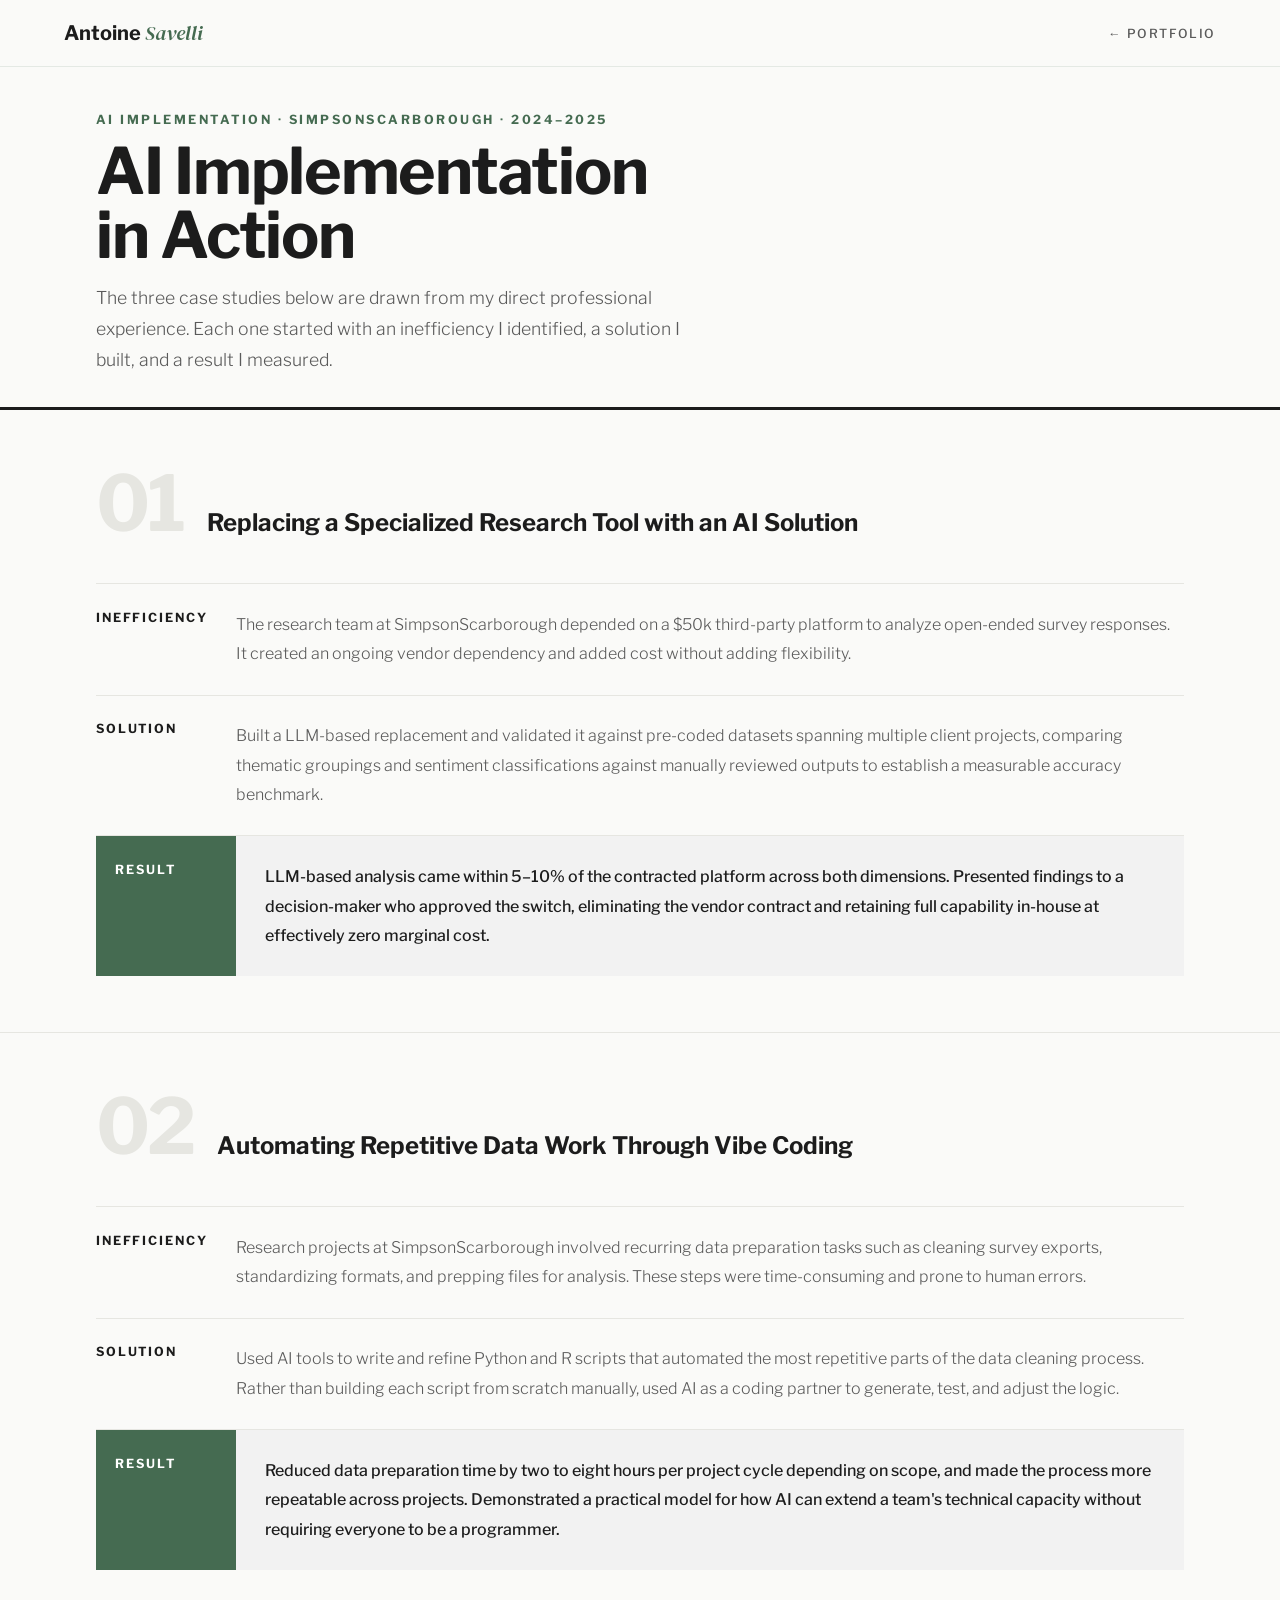
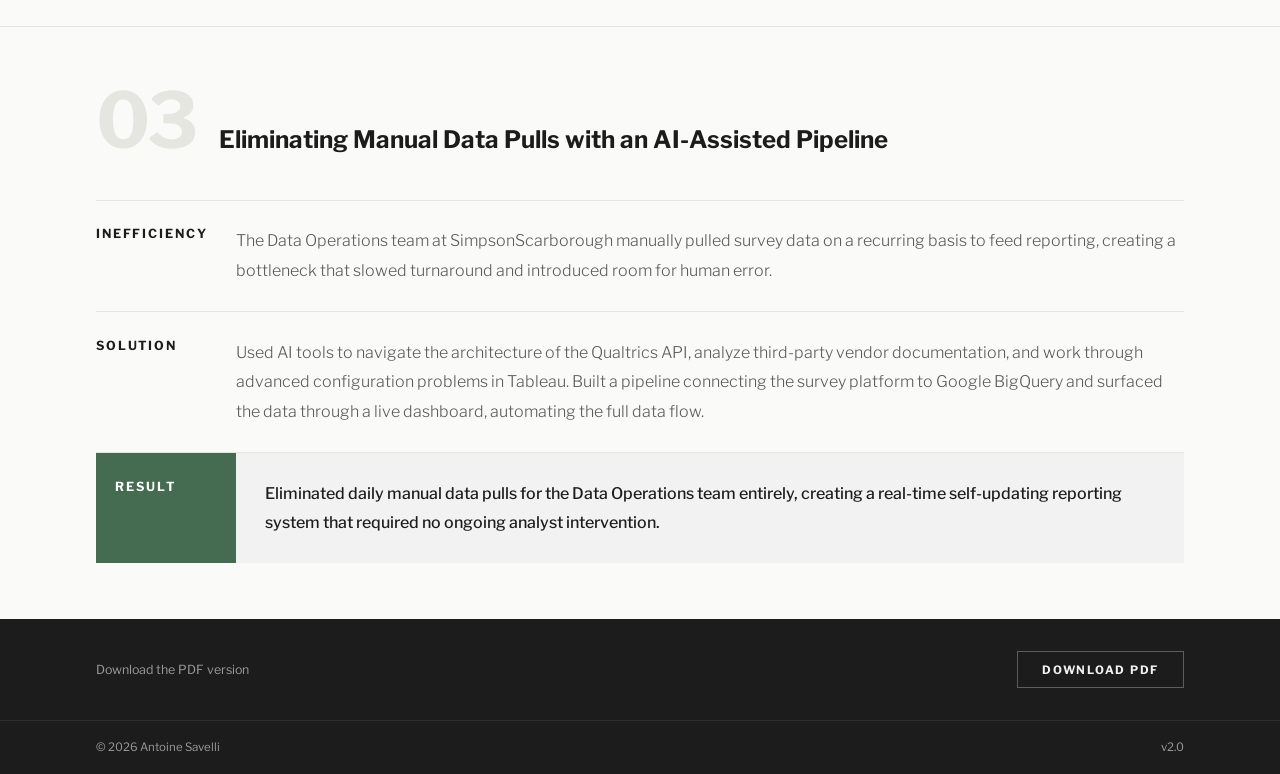
==== ai-implementation.html @ 05a2410d "title fontudpate" ====
<!DOCTYPE html>
<html lang="en">
<head>
  <meta charset="UTF-8" />
  <meta name="viewport" content="width=device-width, initial-scale=1.0" />
  <title>AI Implementation in Action -- Antoine Savelli</title>
  <style>
    @font-face { font-family: 'Libre Franklin'; src: url('/fonts/LibreFranklin-Light.ttf') format('truetype'); font-weight: 300; font-style: normal; font-display: swap; }
    @font-face { font-family: 'Libre Franklin'; src: url('/fonts/LibreFranklin-Regular.ttf') format('truetype'); font-weight: 400; font-style: normal; font-display: swap; }
    @font-face { font-family: 'Libre Franklin'; src: url('/fonts/LibreFranklin-Medium.ttf') format('truetype'); font-weight: 500; font-style: normal; font-display: swap; }
    @font-face { font-family: 'Libre Franklin'; src: url('/fonts/LibreFranklin-Bold.ttf') format('truetype'); font-weight: 700; font-style: normal; font-display: swap; }
    @font-face { font-family: 'DM Serif Display'; src: url('/fonts/DMSerifDisplay-Italic.ttf') format('truetype'); font-weight: 400; font-style: italic; font-display: swap; }
    :root {
      --forest: #456B51; --forest-mid: #4a6b59; --forest-light: #6a9178;
      --cream: #F2F2F2; --cream-dark: #e6e6e1; --off-white: #fafaf8;
      --charcoal: #1c1c1c; --mid: #5a5a5a; --light: #9a9a9a;
    }
    *, *::before, *::after { box-sizing: border-box; margin: 0; padding: 0; }
    body { font-family: 'Libre Franklin', Arial, sans-serif; background: var(--off-white); color: var(--charcoal); }
    nav { position: fixed; top: 0; left: 0; right: 0; z-index: 100; display: flex; justify-content: space-between; align-items: center; padding: 1.2rem 4rem; background: rgba(250,250,248,0.93); backdrop-filter: blur(12px); border-bottom: 1px solid rgba(69,107,81,0.12); }
    .nav-brand { font-family: 'Libre Franklin', sans-serif; font-size: 1.25rem; font-weight: 700; color: var(--charcoal); text-decoration: none; }
    .nav-brand em { font-family: 'DM Serif Display', serif; font-style: italic; color: var(--forest); font-weight: 400; }
    .nav-back { font-size: 0.78rem; font-weight: 500; letter-spacing: 0.12em; text-transform: uppercase; color: var(--mid); text-decoration: none; transition: color 0.2s; }
    .nav-back:hover { color: var(--forest); }

    .page-hero { padding: 7rem 6rem 0; border-bottom: 3px solid var(--charcoal); background: var(--off-white); }
    .hero-kicker { font-size: 0.78rem; font-weight: 700; letter-spacing: 0.2em; text-transform: uppercase; color: var(--forest); margin-bottom: 0.75rem; }
    .hero-title { font-size: clamp(2.8rem, 5vw, 4.5rem); font-weight: 700; color: var(--charcoal); line-height: 1.0; letter-spacing: -0.02em; margin-bottom: 1rem; }
    .hero-deck { font-size: 1.1rem; font-weight: 300; color: var(--mid); line-height: 1.75; max-width: 600px; padding-bottom: 2rem; }

    .cases { background: var(--off-white); }
    .case { border-bottom: 1px solid var(--cream-dark); padding: 3.5rem 6rem; }
    .case:last-child { border-bottom: none; }
    .case-header { display: flex; align-items: baseline; gap: 1.5rem; margin-bottom: 2.5rem; }
    .case-num { font-size: clamp(3.5rem, 6vw, 5.5rem); font-weight: 700; color: var(--cream-dark); line-height: 1; letter-spacing: -0.04em; flex-shrink: 0; }
    .case-title { font-size: 1.5rem; font-weight: 700; color: var(--charcoal); line-height: 1.2; }

    .iar { display: grid; grid-template-columns: auto 1fr; }
    .iar-label {
      font-size: 0.78rem; font-weight: 700; letter-spacing: 0.15em; text-transform: uppercase;
      padding: 1.6rem 1.8rem 1.6rem 0; border-top: 1px solid var(--cream-dark);
      display: flex; align-items: flex-start; color: var(--charcoal); white-space: nowrap;
    }
    .iar-label.result-label {
      color: #fff; background: var(--forest); padding: 1.6rem 1.2rem; white-space: nowrap;
    }
    .iar-content {
      font-size: 1rem; font-weight: 300; color: var(--mid); line-height: 1.85;
      padding: 1.6rem 0; border-top: 1px solid var(--cream-dark);
    }
    .iar-content.result-content {
      font-weight: 500; color: var(--charcoal);
      background: var(--cream); padding: 1.6rem 1.8rem;
      border-top: 1px solid var(--cream-dark);
    }

    .pdf-bar { background: var(--charcoal); padding: 2rem 6rem; display: flex; align-items: center; justify-content: space-between; }
    .pdf-label { font-size: 0.78rem; color: var(--light); }
    .pdf-link { font-size: 0.72rem; font-weight: 600; letter-spacing: 0.15em; text-transform: uppercase; color: var(--cream); text-decoration: none; padding: 0.65rem 1.5rem; border: 1px solid rgba(242,242,242,0.3); transition: all 0.2s; }
    .pdf-link:hover { background: var(--forest); border-color: var(--forest); }
    footer { background: var(--charcoal); padding: 1.2rem 6rem; display: flex; justify-content: space-between; border-top: 1px solid rgba(255,255,255,0.08); }
    footer p { font-size: 0.72rem; color: var(--light); }

    @media (max-width: 900px) {
      nav { padding: 1rem 1.5rem; }
      .page-hero, .case, .pdf-bar, footer { padding-left: 1.5rem; padding-right: 1.5rem; }
      .page-hero { padding-top: 5rem; }
      .case-num { font-size: 3rem; }
      .case-title { font-size: 1.2rem; }
      .pdf-bar { flex-direction: column; gap: 1rem; }
      footer { flex-direction: column; gap: 0.5rem; text-align: center; }
    }
  </style>
</head>
<body>
<nav>
  <a class="nav-brand" href="/">Antoine <em>Savelli</em></a>
  <a class="nav-back" href="/">← Portfolio</a>
</nav>

<div class="page-hero">
  <p class="hero-kicker">AI Implementation · SimpsonScarborough · 2024–2025</p>
  <h1 class="hero-title">AI Implementation<br>in Action</h1>
  <p class="hero-deck">The three case studies below are drawn from my direct professional experience. Each one started with an inefficiency I identified, a solution I built, and a result I measured.</p>
</div>

<div class="cases">
  <div class="case">
    <div class="case-header">
      <div class="case-num">01</div>
      <h2 class="case-title">Replacing a Specialized Research Tool with an AI Solution</h2>
    </div>
    <div class="iar">
      <div class="iar-label">Inefficiency</div>
      <div class="iar-content">The research team at SimpsonScarborough depended on a $50k third-party platform to analyze open-ended survey responses. It created an ongoing vendor dependency and added cost without adding flexibility.</div>
      <div class="iar-label">Solution</div>
      <div class="iar-content">Built a LLM-based replacement and validated it against pre-coded datasets spanning multiple client projects, comparing thematic groupings and sentiment classifications against manually reviewed outputs to establish a measurable accuracy benchmark.</div>
      <div class="iar-label result-label">Result</div>
      <div class="iar-content result-content">LLM-based analysis came within 5–10% of the contracted platform across both dimensions. Presented findings to a decision-maker who approved the switch, eliminating the vendor contract and retaining full capability in-house at effectively zero marginal cost.</div>
    </div>
  </div>

  <div class="case">
    <div class="case-header">
      <div class="case-num">02</div>
      <h2 class="case-title">Automating Repetitive Data Work Through Vibe Coding</h2>
    </div>
    <div class="iar">
      <div class="iar-label">Inefficiency</div>
      <div class="iar-content">Research projects at SimpsonScarborough involved recurring data preparation tasks such as cleaning survey exports, standardizing formats, and prepping files for analysis. These steps were time-consuming and prone to human errors.</div>
      <div class="iar-label">Solution</div>
      <div class="iar-content">Used AI tools to write and refine Python and R scripts that automated the most repetitive parts of the data cleaning process. Rather than building each script from scratch manually, used AI as a coding partner to generate, test, and adjust the logic.</div>
      <div class="iar-label result-label">Result</div>
      <div class="iar-content result-content">Reduced data preparation time by two to eight hours per project cycle depending on scope, and made the process more repeatable across projects. Demonstrated a practical model for how AI can extend a team's technical capacity without requiring everyone to be a programmer.</div>
    </div>
  </div>

  <div class="case">
    <div class="case-header">
      <div class="case-num">03</div>
      <h2 class="case-title">Eliminating Manual Data Pulls with an AI-Assisted Pipeline</h2>
    </div>
    <div class="iar">
      <div class="iar-label">Inefficiency</div>
      <div class="iar-content">The Data Operations team at SimpsonScarborough manually pulled survey data on a recurring basis to feed reporting, creating a bottleneck that slowed turnaround and introduced room for human error.</div>
      <div class="iar-label">Solution</div>
      <div class="iar-content">Used AI tools to navigate the architecture of the Qualtrics API, analyze third-party vendor documentation, and work through advanced configuration problems in Tableau. Built a pipeline connecting the survey platform to Google BigQuery and surfaced the data through a live dashboard, automating the full data flow.</div>
      <div class="iar-label result-label">Result</div>
      <div class="iar-content result-content">Eliminated daily manual data pulls for the Data Operations team entirely, creating a real-time self-updating reporting system that required no ongoing analyst intervention.</div>
    </div>
  </div>
</div>

<div class="pdf-bar">
  <p class="pdf-label">Download the PDF version</p>
  <a href="https://drive.google.com/uc?export=download&id=14Y0NcO2cwdZTpFHjoWy9LrlVRw6LHmay" class="pdf-link">Download PDF</a>
</div>
<footer>
  <p>© 2026 Antoine Savelli</p>
  <p>v2.0</p>
</footer>
</body>
</html>
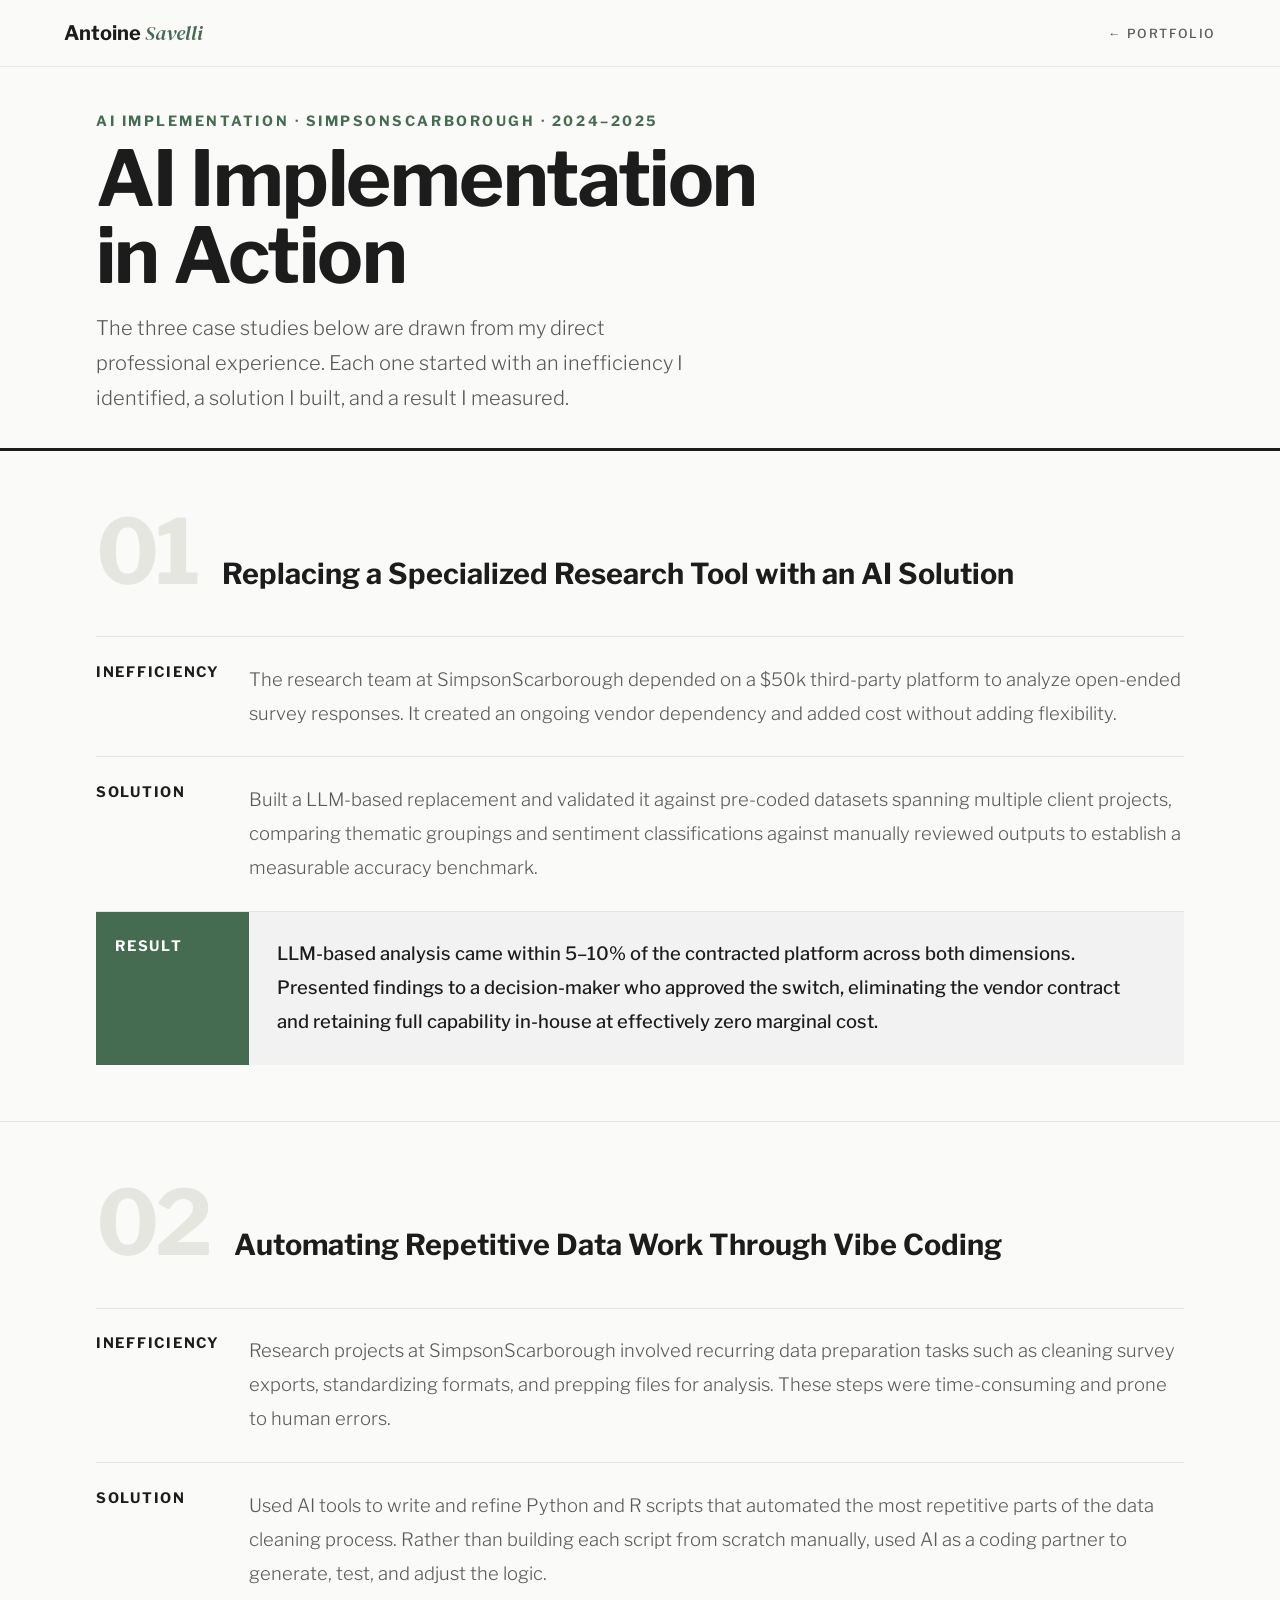
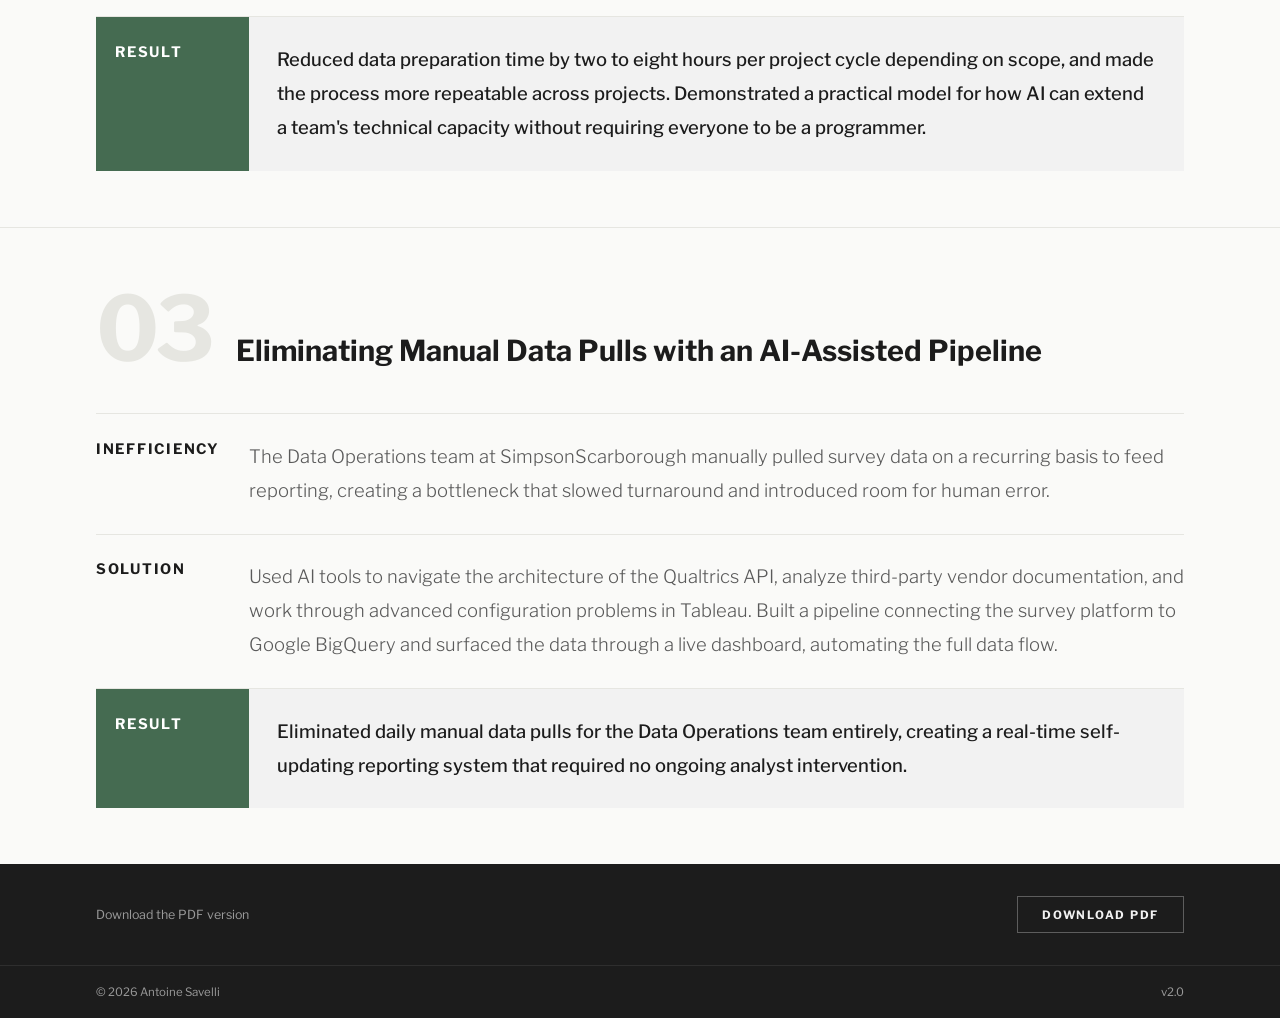
==== commit 2f1ce52f: "font increas" ====
--- a/ai-implementation.html
+++ b/ai-implementation.html
@@ -24,20 +24,20 @@
     .nav-back:hover { color: var(--forest); }
 
     .page-hero { padding: 7rem 6rem 0; border-bottom: 3px solid var(--charcoal); background: var(--off-white); }
-    .hero-kicker { font-size: 0.78rem; font-weight: 700; letter-spacing: 0.2em; text-transform: uppercase; color: var(--forest); margin-bottom: 0.75rem; }
-    .hero-title { font-size: clamp(2.8rem, 5vw, 4.5rem); font-weight: 700; color: var(--charcoal); line-height: 1.0; letter-spacing: -0.02em; margin-bottom: 1rem; }
-    .hero-deck { font-size: 1.1rem; font-weight: 300; color: var(--mid); line-height: 1.75; max-width: 600px; padding-bottom: 2rem; }
+    .hero-kicker { font-size: 0.88rem; font-weight: 700; letter-spacing: 0.18em; text-transform: uppercase; color: var(--forest); margin-bottom: 0.75rem; }
+    .hero-title { font-size: clamp(3.5rem, 6vw, 5.5rem); font-weight: 700; color: var(--charcoal); line-height: 1.0; letter-spacing: -0.02em; margin-bottom: 1rem; }
+    .hero-deck { font-size: 1.25rem; font-weight: 300; color: var(--mid); line-height: 1.75; max-width: 620px; padding-bottom: 2rem; }
 
     .cases { background: var(--off-white); }
     .case { border-bottom: 1px solid var(--cream-dark); padding: 3.5rem 6rem; }
     .case:last-child { border-bottom: none; }
     .case-header { display: flex; align-items: baseline; gap: 1.5rem; margin-bottom: 2.5rem; }
-    .case-num { font-size: clamp(3.5rem, 6vw, 5.5rem); font-weight: 700; color: var(--cream-dark); line-height: 1; letter-spacing: -0.04em; flex-shrink: 0; }
-    .case-title { font-size: 1.5rem; font-weight: 700; color: var(--charcoal); line-height: 1.2; }
+    .case-num { font-size: clamp(4.5rem, 7vw, 6.5rem); font-weight: 700; color: var(--cream-dark); line-height: 1; letter-spacing: -0.04em; flex-shrink: 0; }
+    .case-title { font-size: 1.8rem; font-weight: 700; color: var(--charcoal); line-height: 1.15; }
 
     .iar { display: grid; grid-template-columns: auto 1fr; }
     .iar-label {
-      font-size: 0.78rem; font-weight: 700; letter-spacing: 0.15em; text-transform: uppercase;
+      font-size: 0.9rem; font-weight: 700; letter-spacing: 0.12em; text-transform: uppercase;
       padding: 1.6rem 1.8rem 1.6rem 0; border-top: 1px solid var(--cream-dark);
       display: flex; align-items: flex-start; color: var(--charcoal); white-space: nowrap;
     }
@@ -45,7 +45,7 @@
       color: #fff; background: var(--forest); padding: 1.6rem 1.2rem; white-space: nowrap;
     }
     .iar-content {
-      font-size: 1rem; font-weight: 300; color: var(--mid); line-height: 1.85;
+      font-size: 1.15rem; font-weight: 300; color: var(--mid); line-height: 1.85;
       padding: 1.6rem 0; border-top: 1px solid var(--cream-dark);
     }
     .iar-content.result-content {
@@ -65,8 +65,8 @@
       nav { padding: 1rem 1.5rem; }
       .page-hero, .case, .pdf-bar, footer { padding-left: 1.5rem; padding-right: 1.5rem; }
       .page-hero { padding-top: 5rem; }
-      .case-num { font-size: 3rem; }
-      .case-title { font-size: 1.2rem; }
+      .case-num { font-size: 3.5rem; }
+      .case-title { font-size: 1.5rem; }
       .pdf-bar { flex-direction: column; gap: 1rem; }
       footer { flex-direction: column; gap: 0.5rem; text-align: center; }
     }
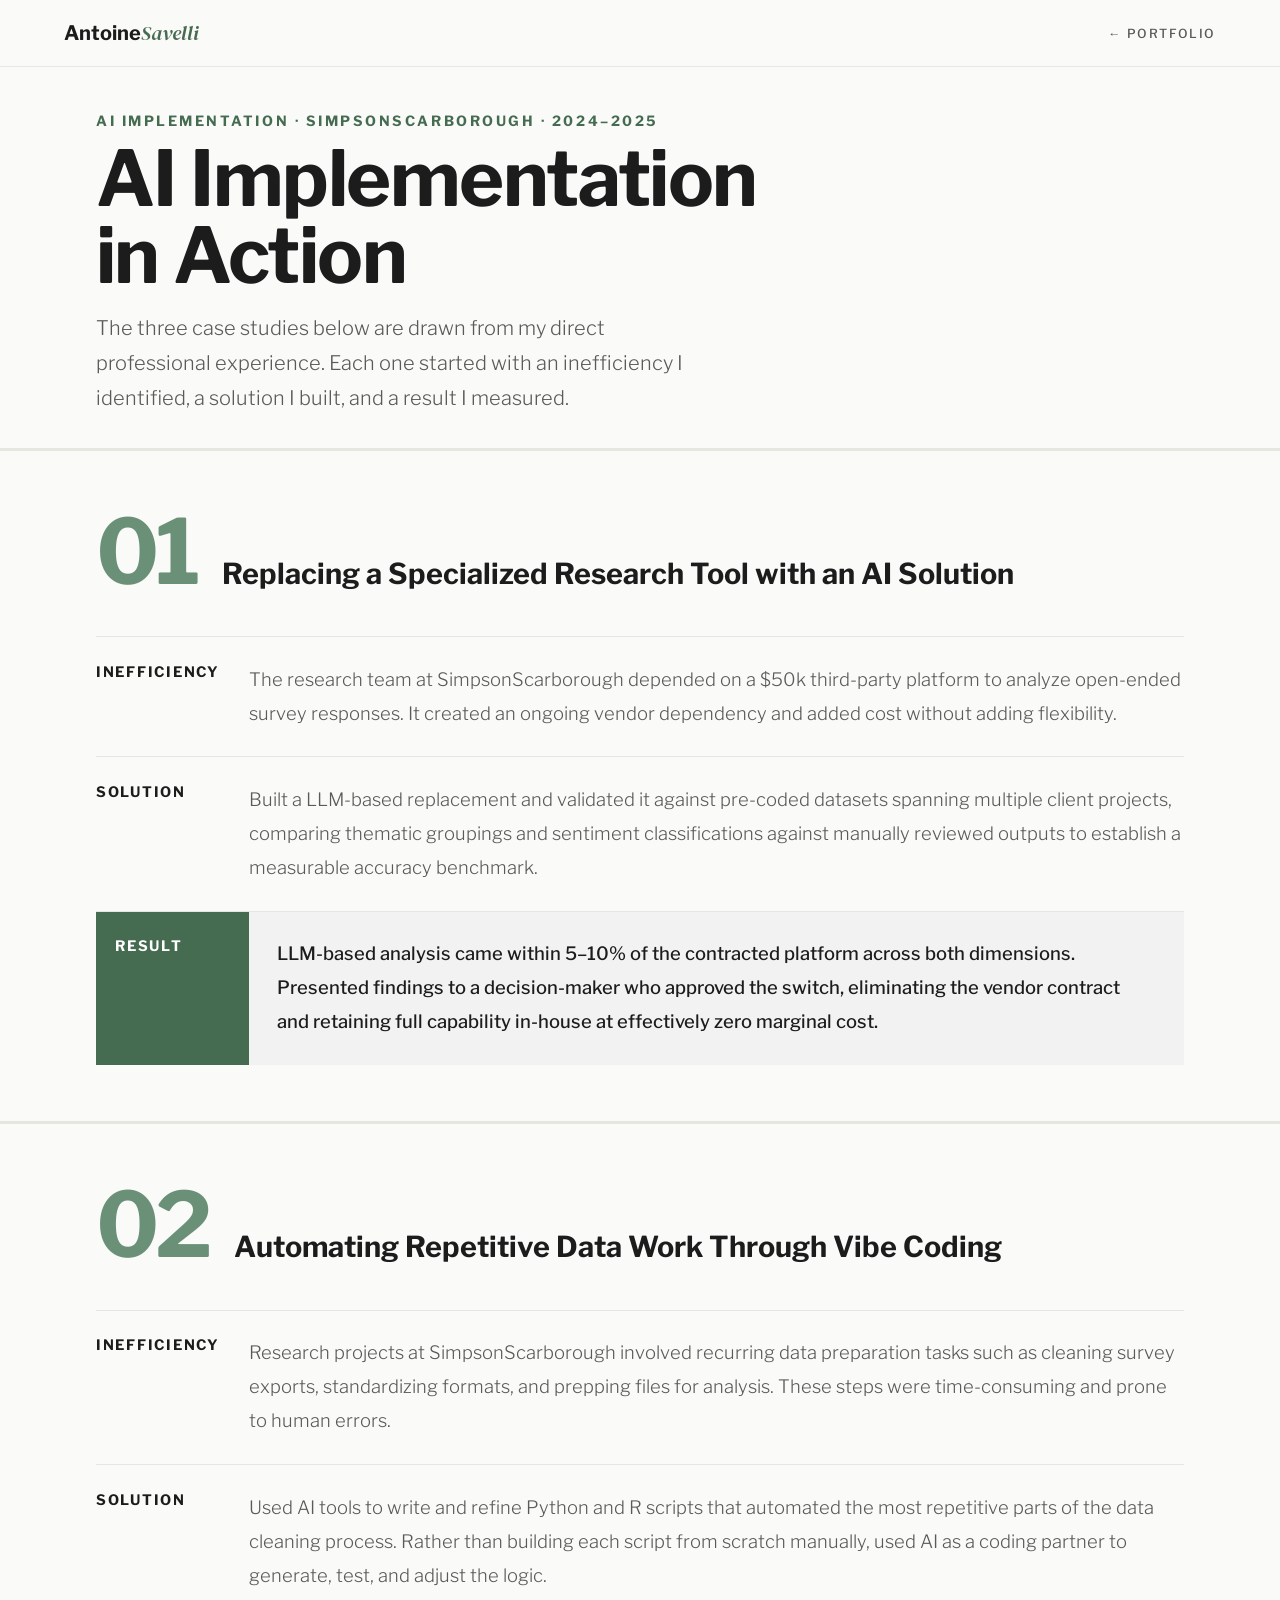
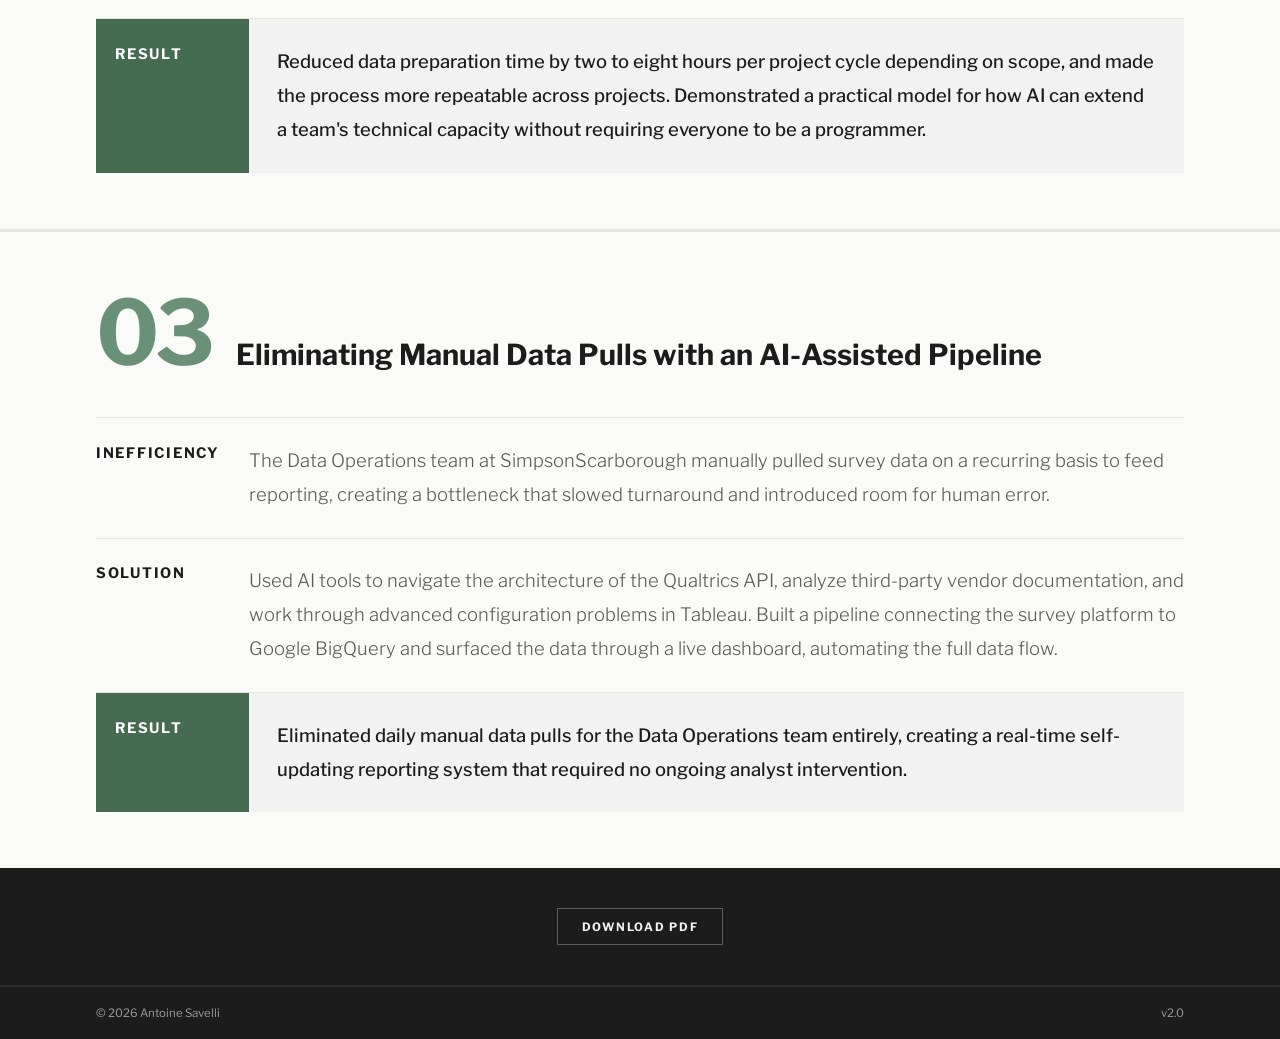
==== commit 9d1cd7ea: "targeting corrections" ====
--- a/ai-implementation.html
+++ b/ai-implementation.html
@@ -23,16 +23,16 @@
     .nav-back { font-size: 0.78rem; font-weight: 500; letter-spacing: 0.12em; text-transform: uppercase; color: var(--mid); text-decoration: none; transition: color 0.2s; }
     .nav-back:hover { color: var(--forest); }
 
-    .page-hero { padding: 7rem 6rem 0; border-bottom: 3px solid var(--charcoal); background: var(--off-white); }
+    .page-hero { padding: 7rem 6rem 0; background: var(--off-white); }
     .hero-kicker { font-size: 0.88rem; font-weight: 700; letter-spacing: 0.18em; text-transform: uppercase; color: var(--forest); margin-bottom: 0.75rem; }
     .hero-title { font-size: clamp(3.5rem, 6vw, 5.5rem); font-weight: 700; color: var(--charcoal); line-height: 1.0; letter-spacing: -0.02em; margin-bottom: 1rem; }
     .hero-deck { font-size: 1.25rem; font-weight: 300; color: var(--mid); line-height: 1.75; max-width: 620px; padding-bottom: 2rem; }
 
-    .cases { background: var(--off-white); }
-    .case { border-bottom: 1px solid var(--cream-dark); padding: 3.5rem 6rem; }
+    .cases { background: var(--off-white); border-top: 3px solid var(--cream-dark); }
+    .case { border-bottom: 3px solid var(--cream-dark); padding: 3.5rem 6rem; }
     .case:last-child { border-bottom: none; }
     .case-header { display: flex; align-items: baseline; gap: 1.5rem; margin-bottom: 2.5rem; }
-    .case-num { font-size: clamp(4.5rem, 7vw, 6.5rem); font-weight: 700; color: var(--cream-dark); line-height: 1; letter-spacing: -0.04em; flex-shrink: 0; }
+    .case-num { font-size: clamp(4.5rem, 7vw, 6.5rem); font-weight: 700; color: var(--forest-light); line-height: 1; letter-spacing: -0.04em; flex-shrink: 0; }
     .case-title { font-size: 1.8rem; font-weight: 700; color: var(--charcoal); line-height: 1.15; }
 
     .iar { display: grid; grid-template-columns: auto 1fr; }
@@ -54,7 +54,7 @@
       border-top: 1px solid var(--cream-dark);
     }
 
-    .pdf-bar { background: var(--charcoal); padding: 2rem 6rem; display: flex; align-items: center; justify-content: space-between; }
+    .pdf-bar { background: var(--charcoal); padding: 2.5rem 6rem; display: flex; align-items: center; justify-content: center; border-bottom: 1px solid rgba(255,255,255,0.08); }
     .pdf-label { font-size: 0.78rem; color: var(--light); }
     .pdf-link { font-size: 0.72rem; font-weight: 600; letter-spacing: 0.15em; text-transform: uppercase; color: var(--cream); text-decoration: none; padding: 0.65rem 1.5rem; border: 1px solid rgba(242,242,242,0.3); transition: all 0.2s; }
     .pdf-link:hover { background: var(--forest); border-color: var(--forest); }
@@ -74,7 +74,7 @@
 </head>
 <body>
 <nav>
-  <a class="nav-brand" href="/">Antoine <em>Savelli</em></a>
+  <a class="nav-brand" href="/">Antoine<em>Savelli</em></a>
   <a class="nav-back" href="/">← Portfolio</a>
 </nav>
 
@@ -132,7 +132,6 @@
 </div>
 
 <div class="pdf-bar">
-  <p class="pdf-label">Download the PDF version</p>
   <a href="https://drive.google.com/uc?export=download&id=14Y0NcO2cwdZTpFHjoWy9LrlVRw6LHmay" class="pdf-link">Download PDF</a>
 </div>
 <footer>
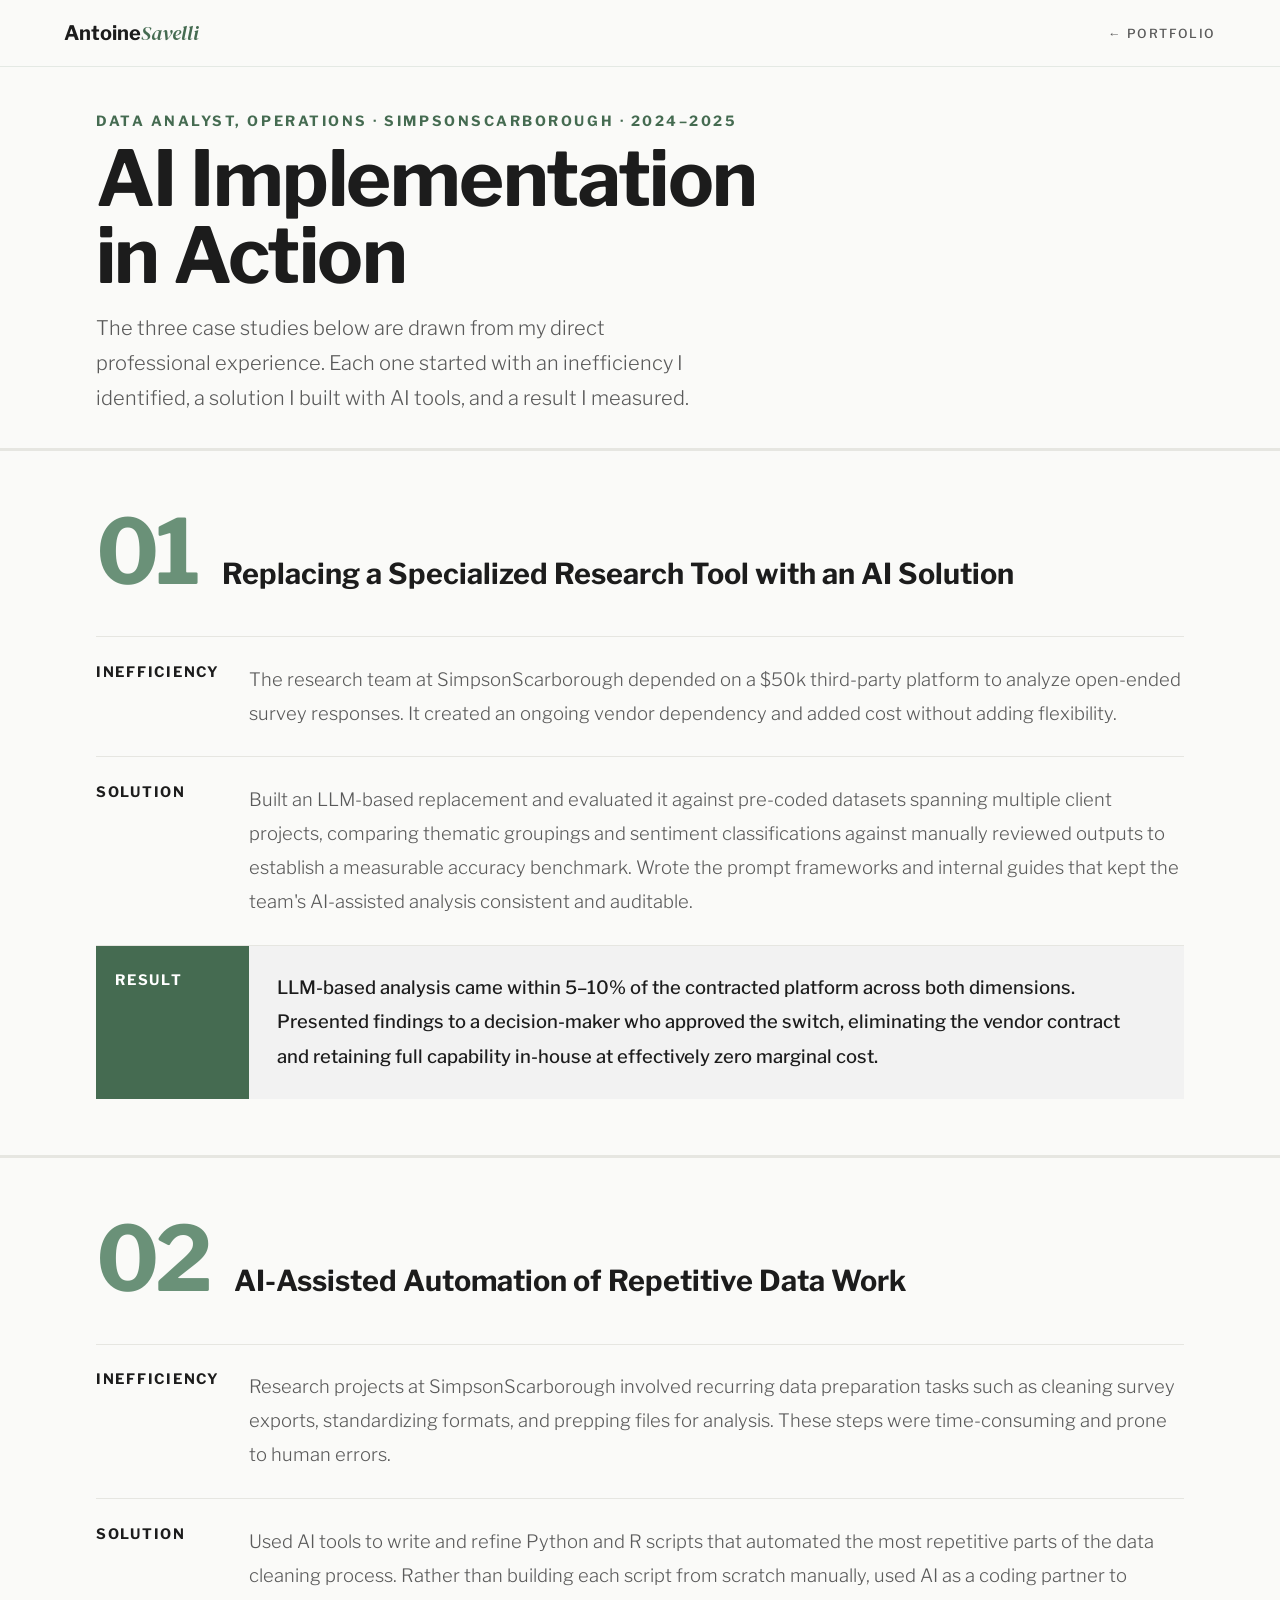
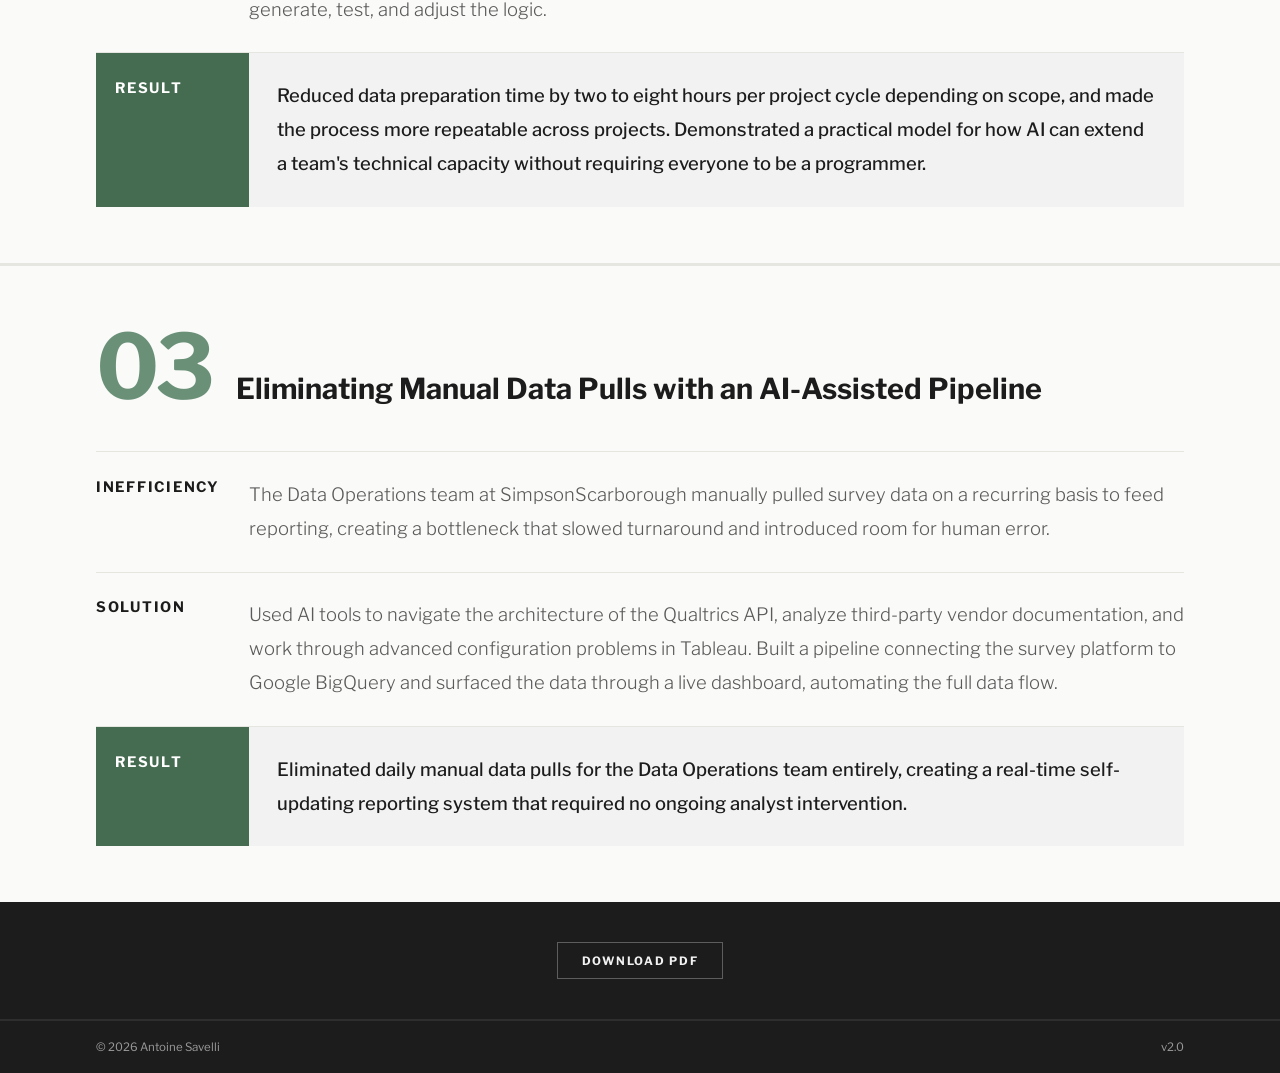
==== commit bf76095b: "Align site with search plan v9: AI safety and governance positioning - Home: pitch and "AI Safety an" ====
--- a/ai-implementation.html
+++ b/ai-implementation.html
@@ -64,9 +64,16 @@
     @media (max-width: 900px) {
       nav { padding: 1rem 1.5rem; }
       .page-hero, .case, .pdf-bar, footer { padding-left: 1.5rem; padding-right: 1.5rem; }
-      .page-hero { padding-top: 5rem; }
-      .case-num { font-size: 3.5rem; }
-      .case-title { font-size: 1.5rem; }
+      .page-hero { padding-top: 5rem; padding-bottom: 1.5rem; }
+      .case { padding: 2rem 1.5rem; }
+      .case-header { flex-direction: column; gap: 0.25rem; align-items: flex-start; }
+      .case-num { font-size: 2.5rem; line-height: 1; }
+      .case-title { font-size: 1.3rem; }
+      .iar { grid-template-columns: 1fr; }
+      .iar-label { font-size: 0.78rem; padding: 0.9rem 0 0.4rem; border-top: 1px solid var(--cream-dark); border-right: none; }
+      .iar-label.result-label { padding: 0.75rem 1rem; }
+      .iar-content { font-size: 0.95rem; padding: 0 0 1rem; border-top: none; }
+      .iar-content.result-content { padding: 1rem; }
       .pdf-bar { flex-direction: column; gap: 1rem; }
       footer { flex-direction: column; gap: 0.5rem; text-align: center; }
     }
@@ -75,13 +82,13 @@
 <body>
 <nav>
   <a class="nav-brand" href="/">Antoine<em>Savelli</em></a>
-  <a class="nav-back" href="/">← Portfolio</a>
+  <a class="nav-back" href="/#portfolio">← Portfolio</a>
 </nav>
 
 <div class="page-hero">
-  <p class="hero-kicker">AI Implementation · SimpsonScarborough · 2024–2025</p>
+  <p class="hero-kicker">Data Analyst, Operations · SimpsonScarborough · 2024–2025</p>
   <h1 class="hero-title">AI Implementation<br>in Action</h1>
-  <p class="hero-deck">The three case studies below are drawn from my direct professional experience. Each one started with an inefficiency I identified, a solution I built, and a result I measured.</p>
+  <p class="hero-deck">The three case studies below are drawn from my direct professional experience. Each one started with an inefficiency I identified, a solution I built with AI tools, and a result I measured.</p>
 </div>
 
 <div class="cases">
@@ -94,7 +101,7 @@
       <div class="iar-label">Inefficiency</div>
       <div class="iar-content">The research team at SimpsonScarborough depended on a $50k third-party platform to analyze open-ended survey responses. It created an ongoing vendor dependency and added cost without adding flexibility.</div>
       <div class="iar-label">Solution</div>
-      <div class="iar-content">Built a LLM-based replacement and validated it against pre-coded datasets spanning multiple client projects, comparing thematic groupings and sentiment classifications against manually reviewed outputs to establish a measurable accuracy benchmark.</div>
+      <div class="iar-content">Built an LLM-based replacement and evaluated it against pre-coded datasets spanning multiple client projects, comparing thematic groupings and sentiment classifications against manually reviewed outputs to establish a measurable accuracy benchmark. Wrote the prompt frameworks and internal guides that kept the team's AI-assisted analysis consistent and auditable.</div>
       <div class="iar-label result-label">Result</div>
       <div class="iar-content result-content">LLM-based analysis came within 5–10% of the contracted platform across both dimensions. Presented findings to a decision-maker who approved the switch, eliminating the vendor contract and retaining full capability in-house at effectively zero marginal cost.</div>
     </div>
@@ -103,7 +110,7 @@
   <div class="case">
     <div class="case-header">
       <div class="case-num">02</div>
-      <h2 class="case-title">Automating Repetitive Data Work Through Vibe Coding</h2>
+      <h2 class="case-title">AI-Assisted Automation of Repetitive Data Work</h2>
     </div>
     <div class="iar">
       <div class="iar-label">Inefficiency</div>
@@ -139,4 +146,4 @@
   <p>v2.0</p>
 </footer>
 </body>
-</html>
+</html>
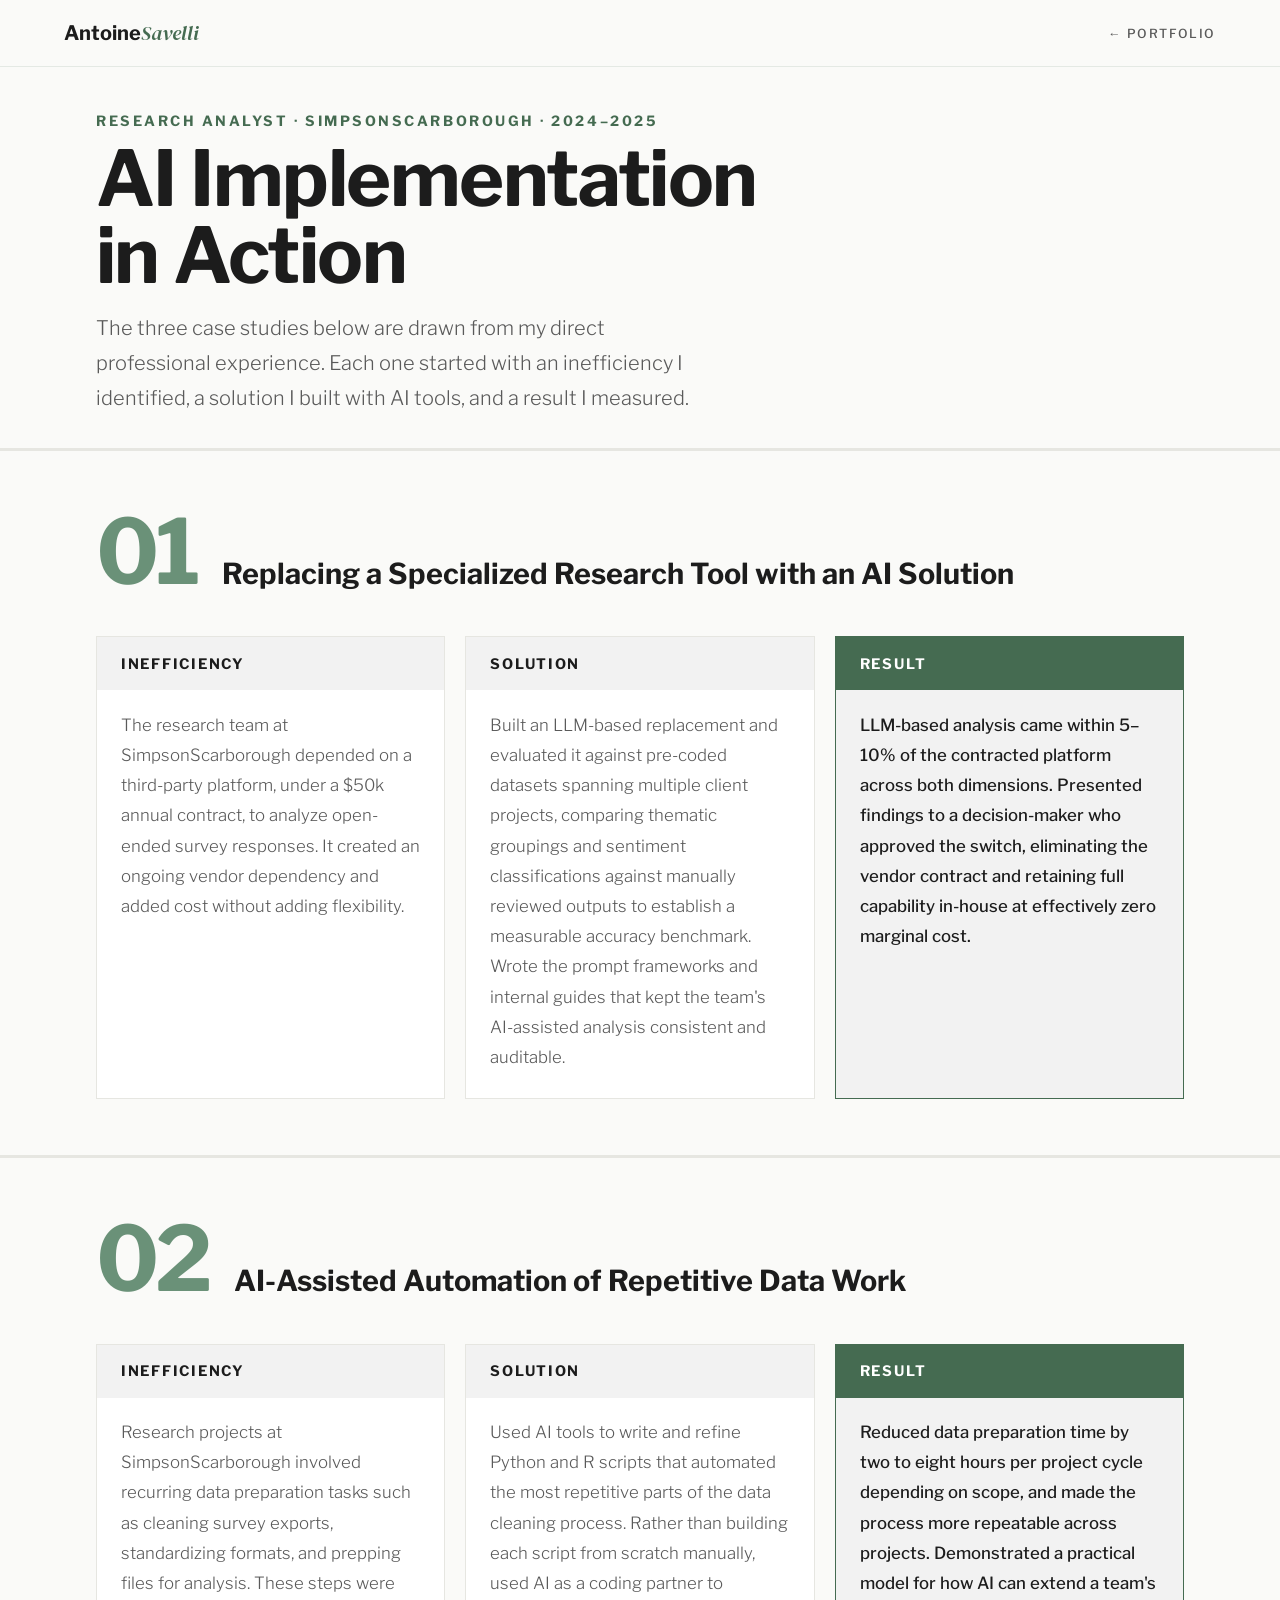
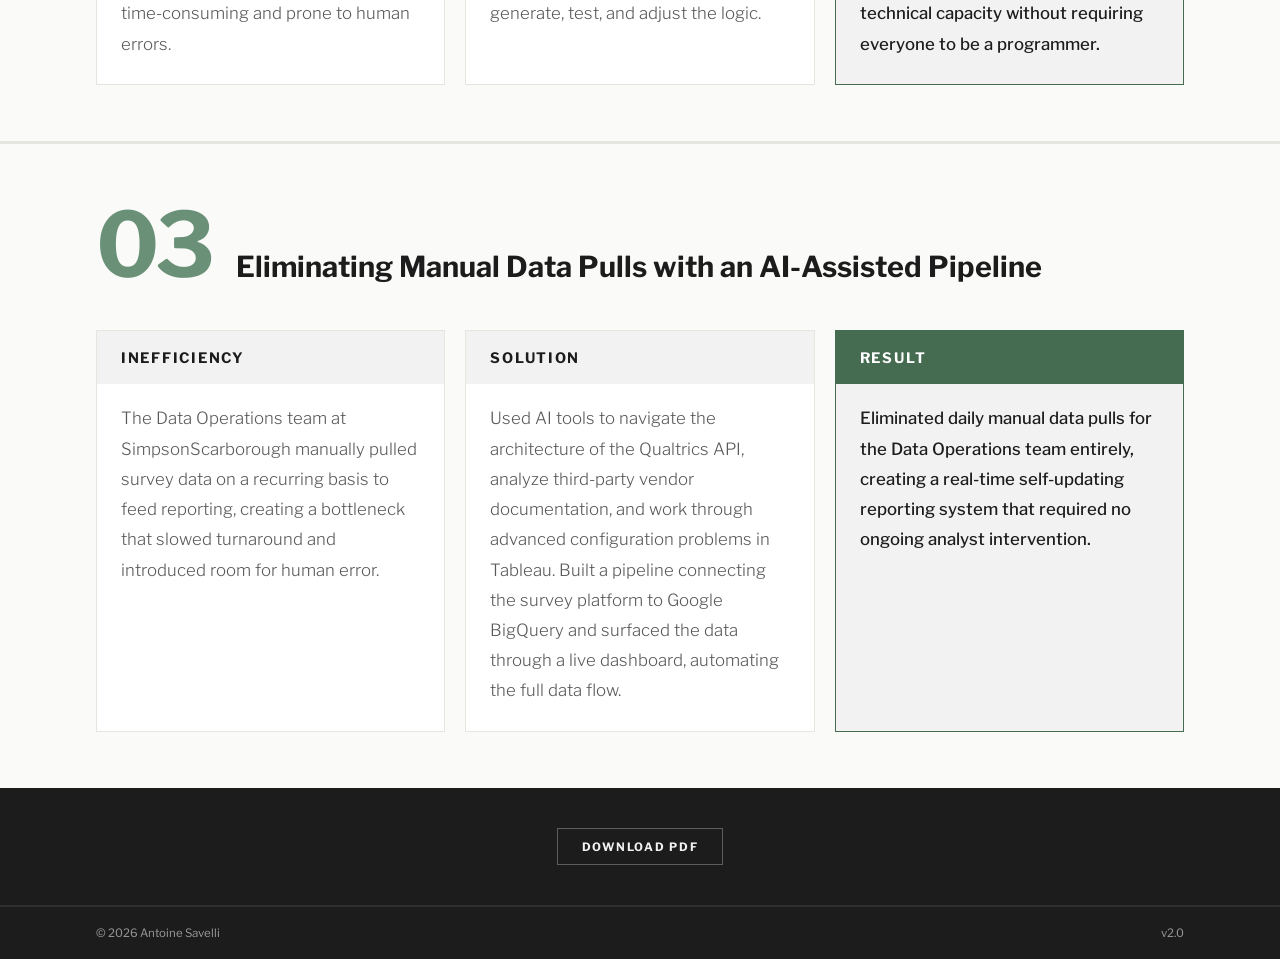
==== commit 846124c3: "Publish" ====
--- a/ai-implementation.html
+++ b/ai-implementation.html
@@ -2,7 +2,9 @@
 <html lang="en">
 <head>
   <meta charset="UTF-8" />
+  <meta http-equiv="Content-Security-Policy" content="default-src 'self'; img-src 'self' data:; style-src 'self' 'unsafe-inline'; font-src 'self'; script-src 'none'; object-src 'none'; base-uri 'self'; form-action 'none'">
   <meta name="viewport" content="width=device-width, initial-scale=1.0" />
+  <link rel="icon" type="image/svg+xml" href="[data-uri]" />
   <title>AI Implementation in Action -- Antoine Savelli</title>
   <style>
     @font-face { font-family: 'Libre Franklin'; src: url('/fonts/LibreFranklin-Light.ttf') format('truetype'); font-weight: 300; font-style: normal; font-display: swap; }
@@ -35,24 +37,20 @@
     .case-num { font-size: clamp(4.5rem, 7vw, 6.5rem); font-weight: 700; color: var(--forest-light); line-height: 1; letter-spacing: -0.04em; flex-shrink: 0; }
     .case-title { font-size: 1.8rem; font-weight: 700; color: var(--charcoal); line-height: 1.15; }
 
-    .iar { display: grid; grid-template-columns: auto 1fr; }
+    /* Three boxes per case: each label sits above its text, one column per box. */
+    .iar { display: grid; grid-template-columns: repeat(3, 1fr); grid-template-rows: auto 1fr; grid-auto-flow: column; column-gap: 1.25rem; }
     .iar-label {
       font-size: 0.9rem; font-weight: 700; letter-spacing: 0.12em; text-transform: uppercase;
-      padding: 1.6rem 1.8rem 1.6rem 0; border-top: 1px solid var(--cream-dark);
-      display: flex; align-items: flex-start; color: var(--charcoal); white-space: nowrap;
+      padding: 1.1rem 1.5rem; color: var(--charcoal); background: var(--cream);
+      border: 1px solid var(--cream-dark); border-bottom: none;
     }
-    .iar-label.result-label {
-      color: #fff; background: var(--forest); padding: 1.6rem 1.2rem; white-space: nowrap;
+    .iar-label.result-label { color: #fff; background: var(--forest); border-color: var(--forest); }
+    .iar-content {
+      font-size: 1.05rem; font-weight: 300; color: var(--mid); line-height: 1.8;
+      padding: 1.2rem 1.5rem 1.6rem; background: #fff;
+      border: 1px solid var(--cream-dark); border-top: none;
     }
-    .iar-content {
-      font-size: 1.15rem; font-weight: 300; color: var(--mid); line-height: 1.85;
-      padding: 1.6rem 0; border-top: 1px solid var(--cream-dark);
-    }
-    .iar-content.result-content {
-      font-weight: 500; color: var(--charcoal);
-      background: var(--cream); padding: 1.6rem 1.8rem;
-      border-top: 1px solid var(--cream-dark);
-    }
+    .iar-content.result-content { font-weight: 500; color: var(--charcoal); background: var(--cream); border-color: var(--forest); }
 
     .pdf-bar { background: var(--charcoal); padding: 2.5rem 6rem; display: flex; align-items: center; justify-content: center; border-bottom: 1px solid rgba(255,255,255,0.08); }
     .pdf-label { font-size: 0.78rem; color: var(--light); }
@@ -65,15 +63,15 @@
       nav { padding: 1rem 1.5rem; }
       .page-hero, .case, .pdf-bar, footer { padding-left: 1.5rem; padding-right: 1.5rem; }
       .page-hero { padding-top: 5rem; padding-bottom: 1.5rem; }
+      .hero-title { font-size: clamp(2.25rem, 10vw, 3.5rem); }
       .case { padding: 2rem 1.5rem; }
       .case-header { flex-direction: column; gap: 0.25rem; align-items: flex-start; }
       .case-num { font-size: 2.5rem; line-height: 1; }
       .case-title { font-size: 1.3rem; }
-      .iar { grid-template-columns: 1fr; }
-      .iar-label { font-size: 0.78rem; padding: 0.9rem 0 0.4rem; border-top: 1px solid var(--cream-dark); border-right: none; }
-      .iar-label.result-label { padding: 0.75rem 1rem; }
-      .iar-content { font-size: 0.95rem; padding: 0 0 1rem; border-top: none; }
-      .iar-content.result-content { padding: 1rem; }
+      .iar { grid-template-columns: 1fr; grid-template-rows: none; grid-auto-flow: row; }
+      .iar-label { font-size: 0.78rem; padding: 0.75rem 1rem; }
+      .iar-content { font-size: 0.95rem; padding: 0.9rem 1rem 1.1rem; margin-bottom: 1rem; }
+      .iar-content:last-child { margin-bottom: 0; }
       .pdf-bar { flex-direction: column; gap: 1rem; }
       footer { flex-direction: column; gap: 0.5rem; text-align: center; }
     }
@@ -86,7 +84,7 @@
 </nav>
 
 <div class="page-hero">
-  <p class="hero-kicker">Data Analyst, Operations · SimpsonScarborough · 2024–2025</p>
+  <p class="hero-kicker">Research Analyst · SimpsonScarborough · 2024–2025</p>
   <h1 class="hero-title">AI Implementation<br>in Action</h1>
   <p class="hero-deck">The three case studies below are drawn from my direct professional experience. Each one started with an inefficiency I identified, a solution I built with AI tools, and a result I measured.</p>
 </div>
@@ -99,7 +97,7 @@
     </div>
     <div class="iar">
       <div class="iar-label">Inefficiency</div>
-      <div class="iar-content">The research team at SimpsonScarborough depended on a $50k third-party platform to analyze open-ended survey responses. It created an ongoing vendor dependency and added cost without adding flexibility.</div>
+      <div class="iar-content">The research team at SimpsonScarborough depended on a third-party platform, under a $50k annual contract, to analyze open-ended survey responses. It created an ongoing vendor dependency and added cost without adding flexibility.</div>
       <div class="iar-label">Solution</div>
       <div class="iar-content">Built an LLM-based replacement and evaluated it against pre-coded datasets spanning multiple client projects, comparing thematic groupings and sentiment classifications against manually reviewed outputs to establish a measurable accuracy benchmark. Wrote the prompt frameworks and internal guides that kept the team's AI-assisted analysis consistent and auditable.</div>
       <div class="iar-label result-label">Result</div>
